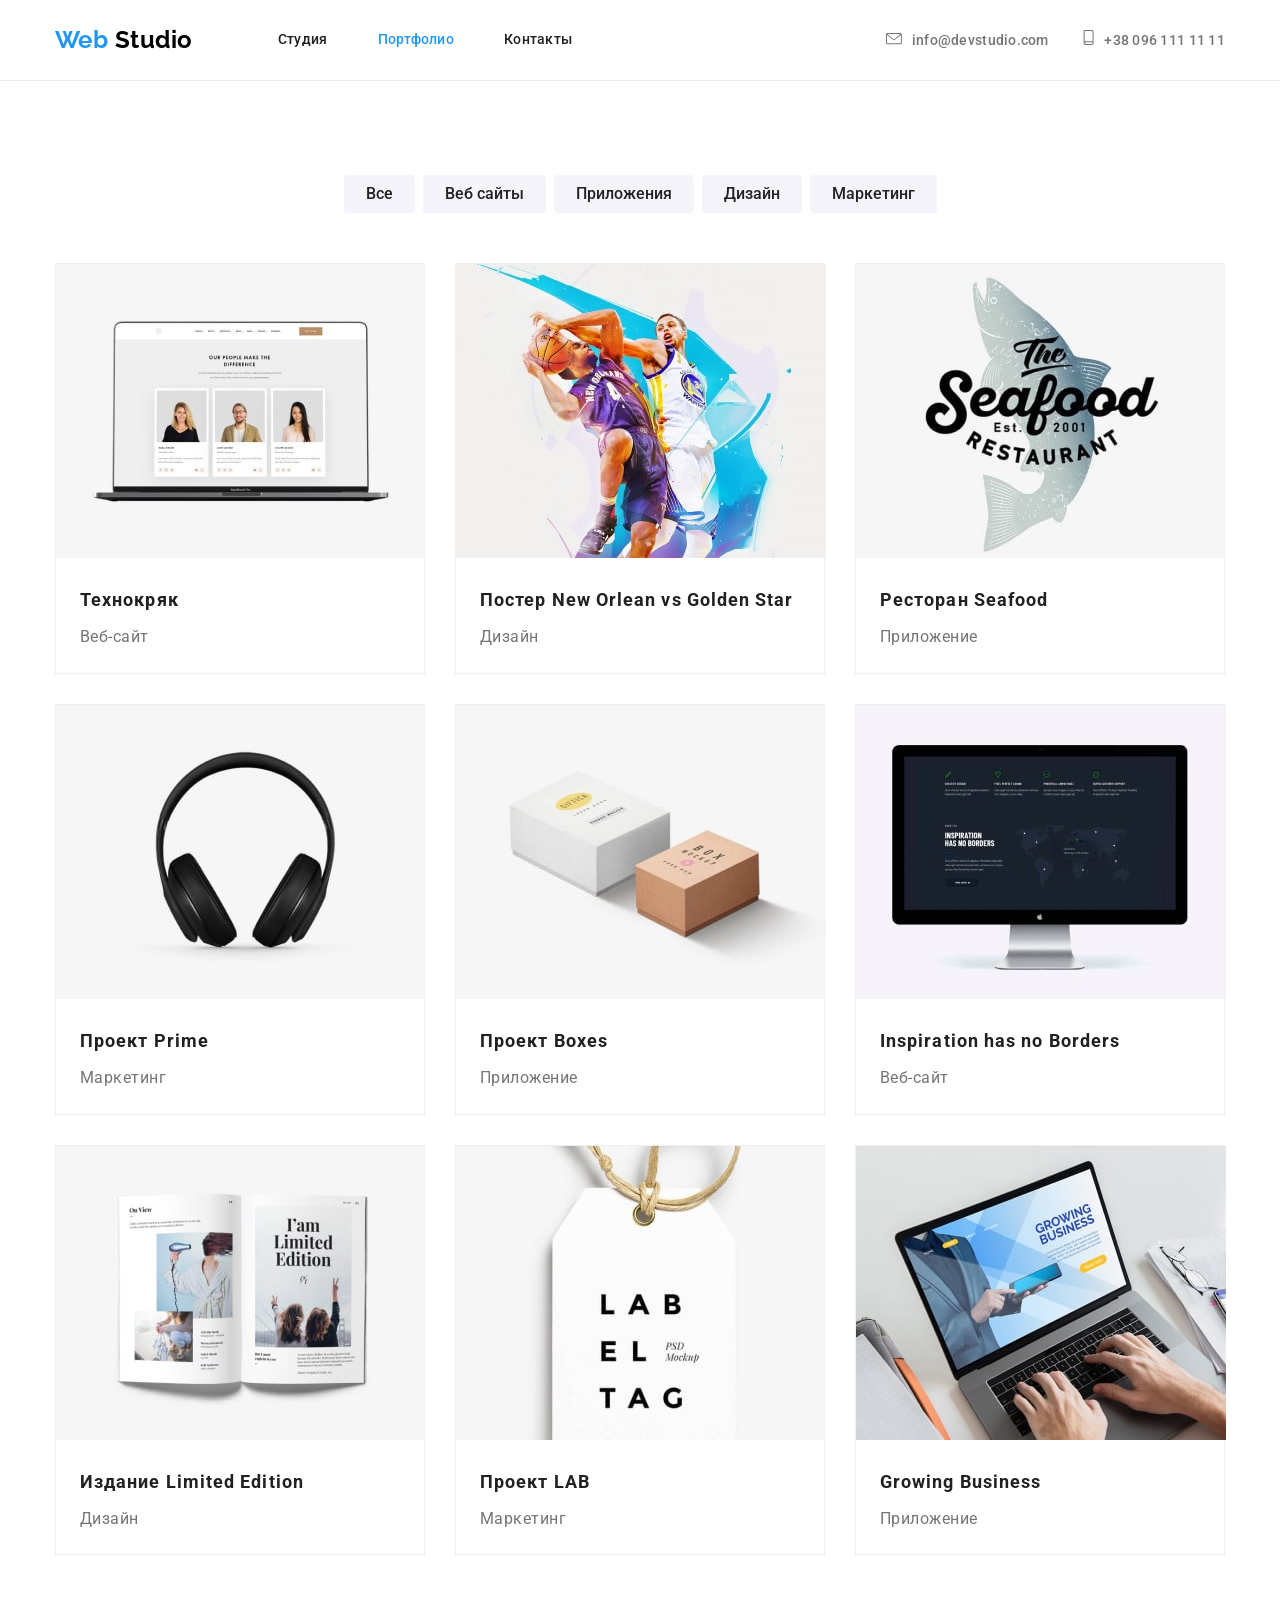
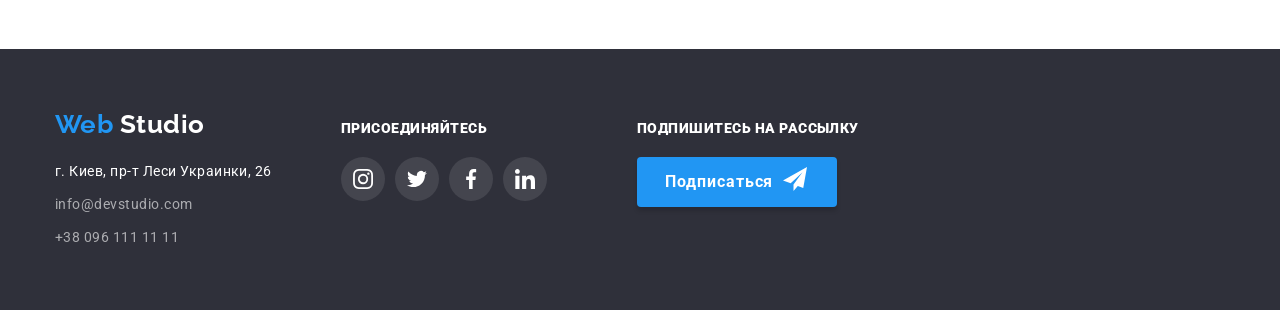
==== portfolio.html @ 8e3eb84e "copy from hw4" ====
<!DOCTYPE html>
<html lang="en">
  <head>
    <meta charset="UTF-8" />
    <meta name="viewport" content="width=device-width, initial-scale=1.0" />
    <title>Portfolio</title>
    <link rel="stylesheet" href="./css/normalize.css">
    <link href="https://fonts.googleapis.com/css2?family=Raleway:wght@700&family=Roboto:wght@400;500;700;900&display=swap" rel="stylesheet">
    <link rel="stylesheet" href="./css/styles.css" />
  </head>
  <body>
    <!-- Шапка сайта с навигацией и контактами-->
    <header class="header">
      <div class="container">
        <nav class="main-nav">
          <a class="logo link" href="./" aria-label="Логотип компании"><span class="logo-accent">Web</span> Studio</a>
          <ul class="list">
            <li class="main-nav-link-item"><a class="main-nav-link link" href="./index.html">Студия</a></li>
            <li class="main-nav-link-item"><a class="main-nav-link link current" href="./portfolio.html">Портфолио</a></li>
            <li class="main-nav-link-item"><a class="main-nav-link link" href="">Контакты</a></li>
          </ul>
        </nav>
        <address class="header-address">
          <a class="header-contacts-link link" href="mailto:info@devstudio.com">
            <svg class="header-icon mail">
              <use href="./images/sprite.svg#mail"></use>
            </svg>info@devstudio.com</a>
          <a class="header-contacts-link link" href="tel:+380961111111">
            <svg class="header-icon phone">
              <use href="./images/sprite.svg#phone"></use>
            </svg>+38 096 111 11 11</a>
        </address>  
      </div>
    </header>

    <!-- Основной контент страници -->
    <main class="mail-portfolio">
      <section class="portfolio-section">
        <div class="container">
          <h1 hidden>Примеры наших робот</h1>          
            <ul class="portfolio-btn-list list">
              <li class="portfolio-btn-item"><button class="portfolio-btn">Все</button></li>
              <li class="portfolio-btn-item"><button class="portfolio-btn">Веб сайты</button></li>
              <li class="portfolio-btn-item"><button class="portfolio-btn">Приложения</button></li>
              <li class="portfolio-btn-item"><button class="portfolio-btn">Дизайн</button></li>
              <li class="portfolio-btn-item"><button class="portfolio-btn">Маркетинг</button></li>
            </ul>   

          <ul class="portfolio-list list">
            <li class="portfolio-list-item">
              <a class="portfolio-list-link link" href="">
                <img src="./images/porfolio/img-1.jpg" alt="Веб-сайт" width="370" >
                <h2 class="portfolio-subtitle">Технокряк</h2>
                <p class="portfolio-types">Веб-сайт</p>
                <p class="portfolio-description" hidden></p>
              </a>
            </li>
            <li class="portfolio-list-item">
              <a class="portfolio-list-link link" href="">
                <img src="./images/porfolio/img-2.jpg" alt="Дизайн" width="370">
                <h2 class="portfolio-subtitle">Постер New Orlean vs Golden Star</h2>
                <p class="portfolio-types">Дизайн</p>
                <p class="portfolio-description" hidden></p>
              </a>
            </li>
            <li class="portfolio-list-item">
              <a class="portfolio-list-link link" href="">
                <img src="./images/porfolio/img-3.jpg" alt="Приложение" width="370">
                <h2 class="portfolio-subtitle">Ресторан Seafood</h2>
                <p class="portfolio-types">Приложение</p>
                <p class="portfolio-description" hidden></p>
              </a>
            </li>
            <li class="portfolio-list-item">
              <a class="portfolio-list-link link" href="">
                <img src="./images/porfolio/img-4.jpg" alt="Маркетинг" width="370">
                <h2 class="portfolio-subtitle">Проект Prime</h2>
                <p class="portfolio-types">Маркетинг</p>
                <p class="portfolio-description" hidden></p>
              </a>
            </li>
            <li class="portfolio-list-item">
              <a class="portfolio-list-link link" href="">
                <img src="./images/porfolio/img-5.jpg" alt="Приложение" width="370">
                <h2 class="portfolio-subtitle">Проект Boxes</h2>
                <p class="portfolio-types">Приложение</p>
                <p class="portfolio-description" hidden></p>
              </a>
            </li>
            <li class="portfolio-list-item">
              <a class="portfolio-list-link link" href="">
                <img src="./images/porfolio/img-6.jpg" alt="Веб-сайт" width="370">
                <h2 class="portfolio-subtitle">Inspiration has no Borders</h2>
                <p class="portfolio-types">Веб-сайт</p>
                <p class="portfolio-description" hidden></p>
              </a>
            </li>
            <li class="portfolio-list-item">
              <a class="portfolio-list-link link" href="">
                <img src="./images/porfolio/img-7.jpg" alt="Дизайн" width="370">
                <h2 class="portfolio-subtitle">Издание Limited Edition</h2>
                <p class="portfolio-types">Дизайн</p>
                <p class="portfolio-description" hidden></p>
              </a>
            </li>
            <li class="portfolio-list-item">
              <a class="portfolio-list-link link" href="">
                <img src="./images/porfolio/img-8.jpg" alt="Маркетинг" width="370">
                <h2 class="portfolio-subtitle">Проект LAB</h2>
                <p class="portfolio-types">Маркетинг</p>
                <p class="portfolio-description" hidden></p>
              </a>
            </li>
            <li class="portfolio-list-item">
              <a class="portfolio-list-link link" href="">
                <img src="./images/porfolio/img-9.jpg" alt="Приложение"  width="370">
                <h2 class="portfolio-subtitle">Growing Business</h2>
                <p class="portfolio-types">Приложение</p>
                <p class="portfolio-description" hidden></p>
              </a>
            </li>
          </ul>
        </div>
      </section>
    </main>

    <!-- Подвал сайта-->
    <footer class="footer">
      <div class="container">
      <!-- Контакты -->
      <div class="footer-contacts">
        <a class="footer-logo link" href="./" aria-label="Логотип компании"><span class="logo-accent">Web</span> Studio</a>
        <ul class="footer-address-list list">
          <li class="footer-address-item">
            <address>
              <a class="footer-link-place link" href="https://goo.gl/maps/4RLSNgMSJUWDJuMT8" target="_blank"
                >г. Киев, пр-т Леси Украинки, 26</a
              >
            </address>
          </li>
          <li class="footer-address-item">
            <address>
              <a class="footer-link-contacts link" href="mailto:info@devstudio.com">info@devstudio.com</a>
            </address>
          </li>
          <li class="footer-address-item">
            <address><a class="footer-link-contacts link" href="tel:+380961111111">+38 096 111 11 11</a></address>
          </li>
        </ul>
      </div>

      <!-- Призыв присоединиться -->
      <div class="join-section">
        <p class="join-word"><b>присоединяйтесь</b></p>
        <ul class="join-list list">
          <li class="join-list-item">
            <a class="join-list-link link" href="#" aria-label="Ссилка на Инстаграм" target="_blank"
              ><svg class="social-icon footer-link">
                <use href="./images/sprite.svg#instagram"></use>
              </svg></a
            >
          </li>
          <li class="join-list-item">
            <a class="join-list-link link" href="#" aria-label="Ссилка на Твитер" target="_blank"
              ><svg class="social-icon footer-link">
                <use href="./images/sprite.svg#twitter"></use>
              </svg></a
            >
          </li>
          <li class="join-list-item">
            <a class="join-list-link link" href="#" aria-label="Ссилка на Фейсбук" target="_blank"
              ><svg class="social-icon footer-link">
                <use href="./images/sprite.svg#facebook"></use>
              </svg></a
            >
          </li>
          <li class="join-list-item">
            <a class="join-list-link link" href="#" aria-label="Ссилка на Линкедин" target="_blank"
              ><svg class="social-icon footer-link">
                <use href="./images/sprite.svg#linkedin"></use>
              </svg></a
            >
          </li>
        </ul>
      </div>

      <!-- Подписка на рассилку -->
      <div class="subscribe-container">
        <p class="join-word"><b>Подпишитесь на рассылку</b></p>
        <button class="footer-btn">Подписаться
          <svg class="button-sub">
          <use href="./images/sprite.svg#subscribe"></use>
          </svg>
        </button>
      </div>
      </div>
    </footer>
  </body>
</html>
---- css/styles.css ----
/*
font-family: Raleway; - only in Logo
font-weight: 700;

font-family: Roboto;
font-weight: 400;
font-weight: 500; 
font-weight: 700;
font-weight: 900;

font-family: 'Raleway', sans-serif;
font-family: 'Roboto', sans-serif;
*/

html {
  box-sizing: border-box;
}

*,
*::before,
*::after {
  box-sizing: inherit;
}


:root {
  --logo-text-color: #000000;
  --primery-text-color: #757575;
  --secondary-text-color: #212121;
  --darkbackground-text-color: #ffffff;
  --accent-color: #2196F3;
  --footer-mail-tell-color: rgba(255, 255, 255, 0.6);
  --secondary-bg-color: #F5F4FA;
  --footer-bg-color: #2F303A;

  --font-primery: "Roboto", sans-serif;
  --font-logo: "Raleway", sans-serif;
  /* Raleway only in Logo */
}



body {
  font-family: var(--font-primery);
  font-weight: 400;
  letter-spacing: 0.03em;
}

.link {
text-decoration: none;
font-style: normal;
color: inherit;
}

.list {
  margin: 0px;
  padding: 0px;
  list-style: none;
}

/* Header */



.header .container {
  width: 1200px;
  display: flex;
  width: 1200px;
  align-items: center;

  margin-left: auto;
  margin-right: auto;
  padding-left: 15px;
  padding-right: 15px;
}


.main-nav {
  display: flex;
  align-items: center;
  margin-right: auto;
}

.main-nav>.list {
  display: flex; 
  align-items: center;
}

.logo {
margin-right: 85px;

  font-family: var(--font-logo);
  font-weight: 700;
  font-size: 24px;
  line-height: 1.17;
  color: var(--logo-text-color);
}

.logo-accent{
  color: var(--accent-color);
}

.main-nav-link-item:not(:last-child) {
  margin-right: 50px;
}

.main-nav-link{
  display: block;
  padding-top: 32px;
  padding-bottom: 32px;

  font-weight: 500;
  font-size: 14px;
  line-height: 1.14;
  letter-spacing: 0.02em;
  color: var(--secondary-text-color);
}

.main-nav-link:hover,
.main-nav-link:focus {
  color: var(--accent-color);
  cursor: pointer;
}

.current {
  color: var(--accent-color);  
}
/* 
.header-address {
  display: flex;
} */

.header-contacts-link:not(:last-child) {
  margin-right: 30px;
}

.header-contacts-link{
  padding-top: 32px;
  padding-bottom: 32px;

  font-weight: 500;
  font-size: 14px;
  line-height: 1.4;
  letter-spacing: 0.02em;
  color: var(--primery-text-color); 
}

.header-icon {
  margin-right: 10px; 
  fill: var(--primery-text-color);
}

.header-icon.mail {
  width: 16px; 
  height: 12px;
}

.header-icon.phone {
  width: 11px; 
  height: 15px;
}

.header-contacts-link:hover,
.header-contacts-link:focus {
  color: var(--accent-color);
  cursor: pointer;
}

.header-contacts-link:hover .header-icon,
.header-contacts-link:focus .header-icon {
fill: var(--accent-color);
}

/*
 Main Studio Content 
 */

/* Hero Content */
.hero-section{
padding-top: 200px;
padding-bottom: 200px;
max-width: 1600px;
height: 600px;
margin-left: auto;
margin-right: auto;

text-align: center;

background-image: linear-gradient(
  rgba(47, 48, 58, 0.8),
  rgba(47, 48, 58, 0.8)
  ), url(../images/hero/hero.jpg);
background-position: center, center;
background-size: cover, cover;
}

.hero-title {
margin-top: 0px;
margin-bottom: 30px;

font-weight: 900;
font-size: 44px;
line-height: 1.36;
text-align: center;
letter-spacing: 0.06em;
text-transform: uppercase;
color: var(--darkbackground-text-color);
}

.hero-btn {
padding-bottom: 10px;
padding-top: 10px;
padding-right: 32px;
padding-left: 32px;
margin-left: auto;
margin-right: auto;
height: 50px;
box-shadow: 0px 4px 4px rgba(0, 0, 0, 0.15);
border: 0px;
border-radius: 4px;

font-weight: 700;
font-size: 16px;
line-height: 1.88;
text-align: center;
letter-spacing: 0.06em;
color: var(--darkbackground-text-color);
background-color: var(--accent-color);
}

/* Our Features Content */

.features-section {
  padding-top: 94px;
  padding-bottom: 94px;
}

.features-section .container {
  width: 1200px;
  align-items: center;
  margin-left: auto;
  margin-right: auto;
  padding-left: 15px;
  padding-right: 15px;
}

.features-list {
  display: flex;
}

.features-list-item {
  width: 270px;
}

.features-svg-box {
  display: flex;
  justify-content: center;
  align-items: center;
  height: 120px;
  margin-bottom: 30px;

  background-color: #F5F4FA;
}

.features-svg {
  width: 70px;
  height: 70px;
  background-repeat: no-repeat;
}

.features-list-item:not(:last-child) {
  margin-right: 30px;
}

.features-subtitle {
  margin-top: 0px;
  margin-bottom: 10px;

  font-weight: 700;
  font-size: 14px;
  line-height: 1.14;
  text-transform: uppercase;
  color: var(--secondary-text-color);
}

.features-description {
  margin-top: 0px;
  margin-bottom: 0px;

  font-size: 14px;
  line-height: 1.71;
  color: var(--primery-text-color);
}

/* Activities Content */

.activities-section {
  padding-bottom: 94px;
}

.activities-section .container {
  width: 1200px;
  align-items: center;
  margin-left: auto;
  margin-right: auto;
  padding-left: 15px;
  padding-right: 15px; 
}

.activities-title,
.team-title,
.clients-title {
  margin-top: 0px;
  margin-bottom: 50px;

  font-weight: 700;
  font-size: 36px;
  line-height: 1.17;
  text-align: center;
color: var(--secondary-text-color);
}

.activities-list {
  display: flex;
}

.activities-list-item {
  background-color: grey;
  /* Временно. Чтобы было видно белый текст */
  width: 370px;
}
 
.activities-list-item::before {
  content: "";
  display: block;
  width: 370px;
  height: 294px;
}

.activities-list-item:nth-child(1)::before {
  background-image: url(../images/whot-we-do/desktop-app.jpg);
  background-position: center;
  background-size: cover;
  background-repeat: no-repeat;
}

.activities-list-item:nth-child(2)::before {
  background-image: url(../images/whot-we-do/mobile-app.jpg);
  background-position: center;
  background-size: cover;
  background-repeat: no-repeat;
}

.activities-list-item:nth-child(3)::before {
  background-image: url(../images/whot-we-do/design.jpg);
  background-position: center;
  background-size: cover;
  background-repeat: no-repeat;
}

.activities-list-item:not(:last-child) {
  margin-right: 30px;
}

.activities-list-description {
  font-weight: 700;
  font-size: 14px;
  line-height: 1.14;
  text-align: center;
  text-transform: uppercase;
  color: var(--darkbackground-text-color);
}

/* Team Content */

.team-section {
  padding-top: 94px;
  padding-bottom: 94px;

  background-color: var(--secondary-bg-color);
}

.team-section .container {
  width: 1200px;
  align-items: center;
  margin-left: auto;
  margin-right: auto;
  padding-left: 15px;
  padding-right: 15px; 
}

.team-list {
  display: flex;
}

.team-list-item {
  width: 270px;
  padding-bottom: 24px;
  box-shadow: 0px 4px 4px rgba(0, 0, 0, 0.15);
}

.team-list-item:not(:last-child) {
  margin-right: 30px;
}

.team-img {
  margin-bottom: 30px;
}

.team-title {
  color: var(--secondary-text-color);
}

.team-person {
  margin-top: 0px;
  margin-bottom: 10px;

  font-weight: 500;
  font-size: 16px;
  line-height: 1.19;
  text-align: center;
  color: var(--secondary-text-color);
}

.team-job {
  margin-bottom: 16px;

  font-size: 16px;
  line-height: 1.19;
  text-align: center;
  color: var(--primery-text-color);
}

.team-social-list {
  display: flex;
  width: 206px;
  margin-left: auto;
  margin-right: auto;
}

.team-social-item:not(:last-child) {
  margin-right: 10px;
}

.team-social-link {
  display: flex;
  align-items: center;
  justify-content: center;
  width: 44px;
  height: 44px;
  border-radius: 50%;
}

.social-icon {
  width: 20px;
  height: 20px; 
}

.social-icon.team-link {
  fill: #AFB1B8;
}

.team-social-link:hover,
.team-social-link:focus {
  background-color: var(--accent-color);
}

.team-social-link:focus .social-icon,
.team-social-link:hover .social-icon {
fill: var(--darkbackground-text-color) ;
}

/* Clients Content */
.clients-section {
  padding-top: 94px;
  padding-bottom: 94px;
}

.clients-section .container {
  width: 1200px;
  align-items: center;
  margin-left: auto;
  margin-right: auto;
  padding-left: 15px;
  padding-right: 15px; 
}

.clients-list {
  display: flex;
}

.clients-title {
  color: var(--secondary-text-color);
}

.clients-list-item:not(:last-child) {
  margin-right: 30px;
  }

.clients-list-link {
  /* Временно */
  display: flex;
  width: 170px;
  height: 90px;
  align-items: center;
  justify-content: center;

  border-style: solid ;
  border-width: 1px;
  border-color: #AFB1B8;
  border-radius: 5px;
}

.clients-icon {
  fill: #AFB1B8;  
}

.clients-icon.first-logo {
  width: 45px;
  height: 50px;
}

.clients-icon.second-logo {
  width: 40px;
  height: 52px;
}

.clients-icon.third-logo {
  width: 41px;
  height: 43px;
}

.clients-icon.fourth-logo {
  width: 80px;
  height: 42px;
}

.clients-icon.fifth-logo {
  width: 59px;
  height: 47px;
}

.clients-icon.sixth-logo {
  width: 89px;
  height: 46px;
}

.clients-list-link:focus,
.clients-list-link:hover{
  border-color: var(--accent-color);
}

.clients-list-link:focus .clients-icon,
.clients-list-link:hover .clients-icon{
  fill: var(--accent-color);
}


/* Footer */

.footer {
  background-color: var(--footer-bg-color);
}

.footer .container {
  display: flex;
  width: 1200px;
  margin-left: auto;
  margin-right: auto;
  padding-left: 15px;
  padding-right: 15px; 
  padding-top: 60px;
  padding-bottom: 60px;
}

.footer-contacts {
  margin-right: 69px;
}

.footer-logo {
  display: block;
  margin-bottom: 20px;

  font-family: Raleway;
  font-weight: 700;
  font-size: 26px;
  line-height: 1.19;
  color: var(--darkbackground-text-color);
}

.footer-address-item:not(:last-child) {
margin-bottom: 9px;
}

.footer-link-place, 
.footer-link-contacts  {
  font-size: 14px;
  line-height: 1.71;
  color: var(--darkbackground-text-color);  
}

.footer-link-contacts {
  color: var(--footer-mail-tell-color);
}

.join-section {
  /* margin-top: 72px;
  margin-bottom: 100px; */
  padding-top: 12px;
  padding-bottom: 40px;
  margin-right: 90px;
  width: 206px;
}

.join-word {
  margin-top: 0px;
  margin-bottom: 20px;

  font-weight: 700;
  font-size: 14px;
  line-height: 1.14;
  text-transform: uppercase;
  color: var(--darkbackground-text-color);
}

.join-list {
  display: flex;
}

.join-list-link {
  /* Временно */
  display: flex;
  align-items: center;
  justify-content: center;
  width: 44px;
  height: 44px;
  background-color: rgba(255, 255, 255, 0.1);
  border-radius: 50%;
}

.social-icon.footer-link {
  fill: var(--darkbackground-text-color);
}

.join-list-item:not(:last-child) {
  margin-right: 10px;
}

.join-list-link:hover, 
.join-list-link:focus {
  background-color: var(--accent-color);
} 


.subscribe-container {
  /* margin-top: 72px;
  margin-bottom: 94px; */
  padding-top: 12px;
  padding-bottom: 34px;
  width: 570px;
}

.footer-btn {
  display: inline-flex;
  /* justify-content: center; */
  padding-bottom: 10px;
  padding-top: 10px;
  padding-right: 28px;
  padding-left: 28px;
  min-width: 200px;
  height: 50px;
  box-shadow: 0px 4px 4px rgba(0, 0, 0, 0.15);
  border: 0px;
  border-radius: 4px;

  text-align: center;
  font-weight: 700;
  font-size: 16px;
  line-height: 1.9;
  text-align: center;
  letter-spacing: 0.06em;
  color: var(--darkbackground-text-color);

  display: flex;
  background-color: var(--accent-color);
}

.button-sub {
  width: 24px;
  height: 24px;
  margin-left: 10px;
}




/*
Portfolio
Main Section
*/
 
.portfolio-section {
  padding-top: 94px;
  padding-bottom: 94px;
  border-top: 1px solid #ECECEC;
}

.portfolio-section .container {
  width: 1200px;
  margin-left: auto;
  margin-right: auto;
  padding-left: 15px;
  padding-right: 15px; 
}

.portfolio-btn-list {
  display: flex;
  justify-content: center;
  margin-bottom: 50px;
}

.portfolio-btn {
  padding-bottom: 6px;
  padding-top: 6px;
  padding-right: 22px;
  padding-left: 22px;
  border: 0px;
  border-radius: 4px;

  font-weight: 500;
  font-size: 16px;
  line-height: 1.63;
  text-align: center;
  color: var(--secondary-text-color);

  background-color: var(--secondary-bg-color);
}

.portfolio-btn-item:not(:last-of-type) {
  margin-right: 8px;
}

.portfolio-btn:focus,
.portfolio-btn:hover {
  color: var(--darkbackground-text-color);
  background-color: var(--accent-color);
  box-shadow: 0px 4px 4px rgba(0, 0, 0, 0.15);
}


.portfolio-list {
  display: flex;
  flex-wrap: wrap;
}

.portfolio-list-item:not(:nth-child(3n)) {
margin-right: 30px;
}

.portfolio-list-item:not(:nth-child(-n+3)) {
  margin-top: 30px;;
  }

.portfolio-list-link {
  display: block;
  border: 1px solid #EEEEEE;
  width: 370px;
  padding-bottom: 20px;
}

.portfolio-list-link:focus,
.portfolio-list-link:hover {
  box-shadow: 0px 4px 4px rgba(0, 0, 0, 0.15);
}


.portfolio-list-link img {
  margin-bottom: 20px;
}

.portfolio-subtitle {
  margin-top: 0px;
  margin-bottom: 4px;
  margin-left: 24px;

  font-weight: 700;
  font-size: 18px;
  line-height: 2;
  letter-spacing: 0.06em;
  color: var(--secondary-text-color);
}

.portfolio-types {
  margin-left: 24px;
  margin-top: 0px;
  margin-bottom: 0px;

  font-size: 16px;
  line-height: 1.9;
  color: var(--primery-text-color); 
}

/* .portfolio-description {
  display: block;
  margin-left: 24px;
  margin-right: 24px;
  margin-top: 63px;
  margin-bottom: 63px;

  font-size: 18px;
  line-height: 1.6;
  color: var(--darkbackground-text-color);
} */
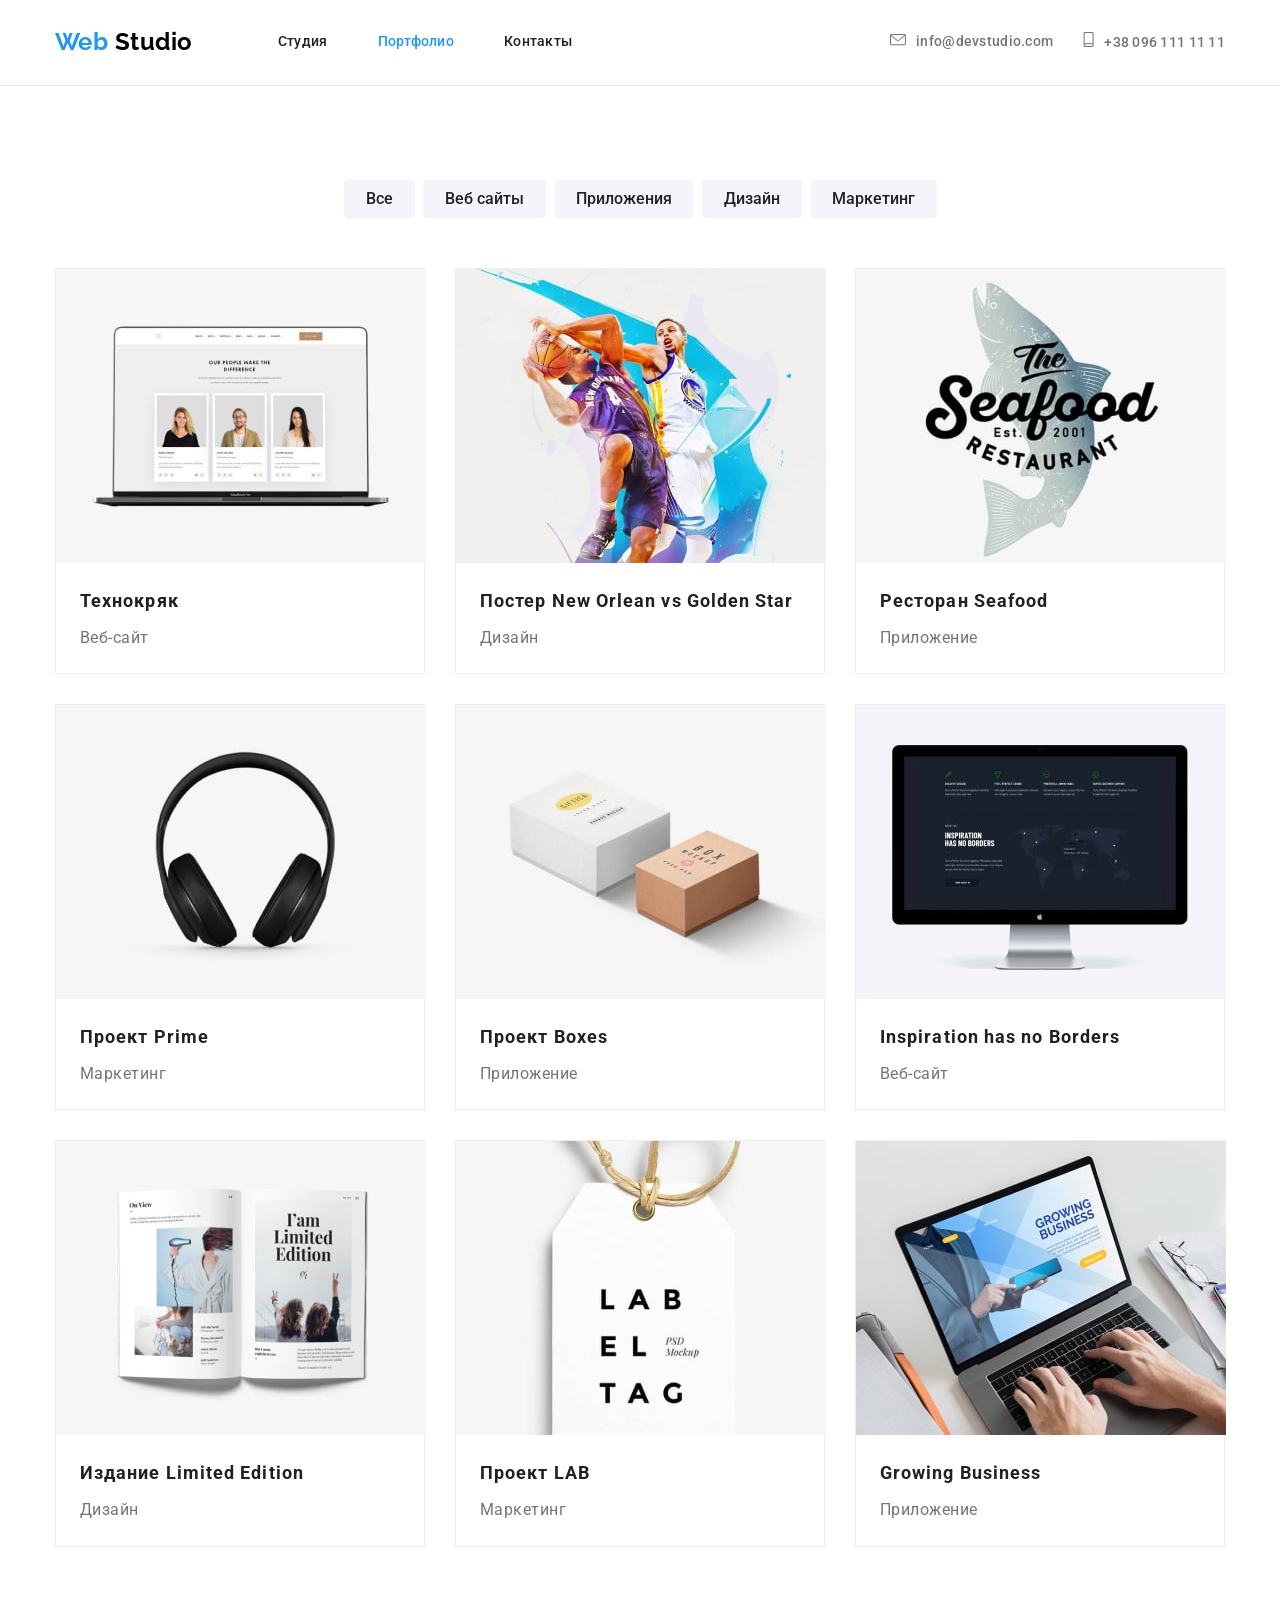
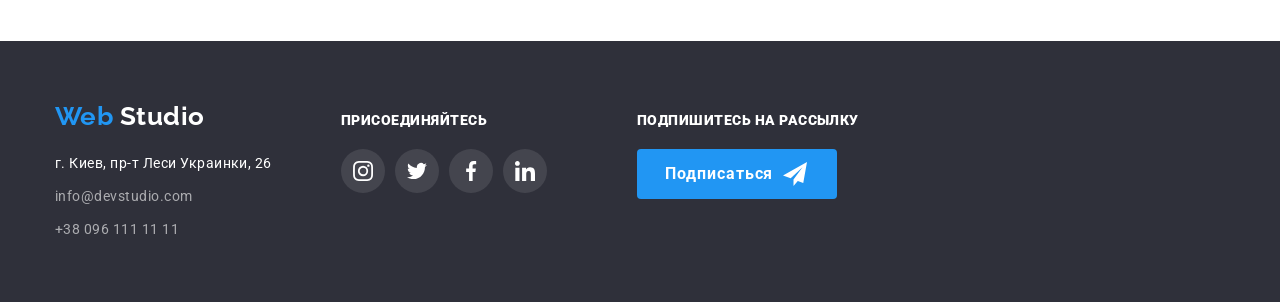
==== commit 2cbf51d4: "maybe finish))" ====
--- a/portfolio.html
+++ b/portfolio.html
@@ -49,74 +49,92 @@
           <ul class="portfolio-list list">
             <li class="portfolio-list-item">
               <a class="portfolio-list-link link" href="">
-                <img src="./images/porfolio/img-1.jpg" alt="Веб-сайт" width="370" >
+                <div class="description-box">
+                  <img src="./images/porfolio/img-1.jpg" alt="Веб-сайт" width="370" >
+                  <p class="portfolio-description">Технокряк это современная площадка распространения коронавируса. Компании используют эту платформу для цифрового шпионажа и атак на защищённые сервера конкурентов.</p>
+                </div>
                 <h2 class="portfolio-subtitle">Технокряк</h2>
                 <p class="portfolio-types">Веб-сайт</p>
-                <p class="portfolio-description" hidden></p>
-              </a>
-            </li>
-            <li class="portfolio-list-item">
-              <a class="portfolio-list-link link" href="">
-                <img src="./images/porfolio/img-2.jpg" alt="Дизайн" width="370">
+              </a>
+            </li>
+            <li class="portfolio-list-item">
+              <a class="portfolio-list-link link" href="">
+                <div class="description-box">
+                  <img src="./images/porfolio/img-2.jpg" alt="Дизайн" width="370">
+                  <p class="portfolio-description"></p>
+                </div>
                 <h2 class="portfolio-subtitle">Постер New Orlean vs Golden Star</h2>
                 <p class="portfolio-types">Дизайн</p>
-                <p class="portfolio-description" hidden></p>
-              </a>
-            </li>
-            <li class="portfolio-list-item">
-              <a class="portfolio-list-link link" href="">
-                <img src="./images/porfolio/img-3.jpg" alt="Приложение" width="370">
+              </a>
+            </li>
+            <li class="portfolio-list-item">
+              <a class="portfolio-list-link link" href="">
+                <div class="description-box">
+                  <img src="./images/porfolio/img-3.jpg" alt="Приложение" width="370">
+                  <p class="portfolio-description"></p>
+                </div>
                 <h2 class="portfolio-subtitle">Ресторан Seafood</h2>
                 <p class="portfolio-types">Приложение</p>
-                <p class="portfolio-description" hidden></p>
-              </a>
-            </li>
-            <li class="portfolio-list-item">
-              <a class="portfolio-list-link link" href="">
-                <img src="./images/porfolio/img-4.jpg" alt="Маркетинг" width="370">
+              </a>
+            </li>
+            <li class="portfolio-list-item">
+              <a class="portfolio-list-link link" href="">
+                <div class="description-box">
+                  <img src="./images/porfolio/img-4.jpg" alt="Маркетинг" width="370">
+                  <p class="portfolio-description" hidden></p>
+                </div>
                 <h2 class="portfolio-subtitle">Проект Prime</h2>
                 <p class="portfolio-types">Маркетинг</p>
-                <p class="portfolio-description" hidden></p>
-              </a>
-            </li>
-            <li class="portfolio-list-item">
-              <a class="portfolio-list-link link" href="">
-                <img src="./images/porfolio/img-5.jpg" alt="Приложение" width="370">
+              </a>
+            </li>
+            <li class="portfolio-list-item">
+              <a class="portfolio-list-link link" href="">
+                <div class="description-box">
+                  <img src="./images/porfolio/img-5.jpg" alt="Приложение" width="370">
+                  <p class="portfolio-description" hidden></p>
+                </div>
                 <h2 class="portfolio-subtitle">Проект Boxes</h2>
                 <p class="portfolio-types">Приложение</p>
-                <p class="portfolio-description" hidden></p>
-              </a>
-            </li>
-            <li class="portfolio-list-item">
-              <a class="portfolio-list-link link" href="">
-                <img src="./images/porfolio/img-6.jpg" alt="Веб-сайт" width="370">
+              </a>
+            </li>
+            <li class="portfolio-list-item">
+              <a class="portfolio-list-link link" href="">
+                <div class="description-box">
+                  <img src="./images/porfolio/img-6.jpg" alt="Веб-сайт" width="370">
+                  <p class="portfolio-description" hidden></p>
+                </div>
                 <h2 class="portfolio-subtitle">Inspiration has no Borders</h2>
                 <p class="portfolio-types">Веб-сайт</p>
-                <p class="portfolio-description" hidden></p>
-              </a>
-            </li>
-            <li class="portfolio-list-item">
-              <a class="portfolio-list-link link" href="">
-                <img src="./images/porfolio/img-7.jpg" alt="Дизайн" width="370">
+              </a>
+            </li>
+            <li class="portfolio-list-item">
+              <a class="portfolio-list-link link" href="">
+                <div class="description-box">
+                  <img src="./images/porfolio/img-7.jpg" alt="Дизайн" width="370">
+                  <p class="portfolio-description" hidden></p>
+                </div>
                 <h2 class="portfolio-subtitle">Издание Limited Edition</h2>
                 <p class="portfolio-types">Дизайн</p>
-                <p class="portfolio-description" hidden></p>
-              </a>
-            </li>
-            <li class="portfolio-list-item">
-              <a class="portfolio-list-link link" href="">
-                <img src="./images/porfolio/img-8.jpg" alt="Маркетинг" width="370">
+              </a>
+            </li>
+            <li class="portfolio-list-item">
+              <a class="portfolio-list-link link" href="">
+                <div class="description-box">
+                  <img src="./images/porfolio/img-8.jpg" alt="Маркетинг" width="370">
+                  <p class="portfolio-description" hidden></p>
+                </div>
                 <h2 class="portfolio-subtitle">Проект LAB</h2>
                 <p class="portfolio-types">Маркетинг</p>
-                <p class="portfolio-description" hidden></p>
-              </a>
-            </li>
-            <li class="portfolio-list-item">
-              <a class="portfolio-list-link link" href="">
-                <img src="./images/porfolio/img-9.jpg" alt="Приложение"  width="370">
+              </a>
+            </li>
+            <li class="portfolio-list-item">
+              <a class="portfolio-list-link link" href="">
+                <div class="description-box">
+                  <img src="./images/porfolio/img-9.jpg" alt="Приложение"  width="370">
+                  <p class="portfolio-description" hidden></p>
+                </div>
                 <h2 class="portfolio-subtitle">Growing Business</h2>
                 <p class="portfolio-types">Приложение</p>
-                <p class="portfolio-description" hidden></p>
               </a>
             </li>
           </ul>
--- a/css/styles.css
+++ b/css/styles.css
@@ -63,10 +63,10 @@
 
 
 .header .container {
-  width: 1200px;
-  display: flex;
-  width: 1200px;
-  align-items: center;
+  display: flex;
+  max-width: 1200px;
+  align-items: center;
+  justify-content: space-between;
 
   margin-left: auto;
   margin-right: auto;
@@ -78,7 +78,6 @@
 .main-nav {
   display: flex;
   align-items: center;
-  margin-right: auto;
 }
 
 .main-nav>.list {
@@ -120,15 +119,16 @@
 .main-nav-link:focus {
   color: var(--accent-color);
   cursor: pointer;
+  transition: 250ms cubic-bezier(0.4, 0, 0.2, 1);
 }
 
 .current {
   color: var(--accent-color);  
 }
-/* 
+
 .header-address {
   display: flex;
-} */
+}
 
 .header-contacts-link:not(:last-child) {
   margin-right: 30px;
@@ -164,11 +164,14 @@
 .header-contacts-link:focus {
   color: var(--accent-color);
   cursor: pointer;
+  transition: 250ms cubic-bezier(0.4, 0, 0.2, 1);
 }
 
 .header-contacts-link:hover .header-icon,
 .header-contacts-link:focus .header-icon {
-fill: var(--accent-color);
+  fill: var(--accent-color);
+  cursor: pointer;
+  transition: 250ms cubic-bezier(0.4, 0, 0.2, 1);
 }
 
 /*
@@ -325,8 +328,7 @@
 }
 
 .activities-list-item {
-  background-color: grey;
-  /* Временно. Чтобы было видно белый текст */
+  position: relative;
   width: 370px;
 }
  
@@ -363,12 +365,22 @@
 }
 
 .activities-list-description {
+  position: absolute;
+  bottom: 0px;
+
+  display: block;
+  width: 100%;
+  height: 70px;
+  margin: 0px;
+  padding: 27px 0px;
+  
   font-weight: 700;
   font-size: 14px;
   line-height: 1.14;
   text-align: center;
   text-transform: uppercase;
   color: var(--darkbackground-text-color);
+  background-color: rgba(47, 48, 58, 0.8);
 }
 
 /* Team Content */
@@ -463,11 +475,15 @@
 .team-social-link:hover,
 .team-social-link:focus {
   background-color: var(--accent-color);
+  cursor: pointer;
+  transition: 250ms cubic-bezier(0.4, 0, 0.2, 1);
 }
 
 .team-social-link:focus .social-icon,
 .team-social-link:hover .social-icon {
-fill: var(--darkbackground-text-color) ;
+  fill: var(--darkbackground-text-color) ;
+  cursor: pointer;
+  transition: 250ms cubic-bezier(0.4, 0, 0.2, 1);
 }
 
 /* Clients Content */
@@ -548,11 +564,15 @@
 .clients-list-link:focus,
 .clients-list-link:hover{
   border-color: var(--accent-color);
+  cursor: pointer;
+  transition: 250ms cubic-bezier(0.4, 0, 0.2, 1);
 }
 
 .clients-list-link:focus .clients-icon,
 .clients-list-link:hover .clients-icon{
   fill: var(--accent-color);
+  cursor: pointer;
+  transition: 250ms cubic-bezier(0.4, 0, 0.2, 1);
 }
 
 
@@ -649,12 +669,12 @@
 .join-list-link:hover, 
 .join-list-link:focus {
   background-color: var(--accent-color);
+  cursor: pointer;
+  transition: 250ms cubic-bezier(0.4, 0, 0.2, 1);
 } 
 
 
 .subscribe-container {
-  /* margin-top: 72px;
-  margin-bottom: 94px; */
   padding-top: 12px;
   padding-bottom: 34px;
   width: 570px;
@@ -662,18 +682,14 @@
 
 .footer-btn {
   display: inline-flex;
-  /* justify-content: center; */
-  padding-bottom: 10px;
-  padding-top: 10px;
+  align-items: center;
   padding-right: 28px;
   padding-left: 28px;
   min-width: 200px;
   height: 50px;
-  box-shadow: 0px 4px 4px rgba(0, 0, 0, 0.15);
   border: 0px;
   border-radius: 4px;
 
-  text-align: center;
   font-weight: 700;
   font-size: 16px;
   line-height: 1.9;
@@ -681,7 +697,6 @@
   letter-spacing: 0.06em;
   color: var(--darkbackground-text-color);
 
-  display: flex;
   background-color: var(--accent-color);
 }
 
@@ -745,6 +760,8 @@
   color: var(--darkbackground-text-color);
   background-color: var(--accent-color);
   box-shadow: 0px 4px 4px rgba(0, 0, 0, 0.15);
+  cursor: pointer;
+  transition: 250ms cubic-bezier(0.4, 0, 0.2, 1);
 }
 
 
@@ -771,15 +788,23 @@
 .portfolio-list-link:focus,
 .portfolio-list-link:hover {
   box-shadow: 0px 4px 4px rgba(0, 0, 0, 0.15);
-}
-
+  cursor: pointer;
+  transition: 250ms cubic-bezier(0.4, 0, 0.2, 1);
+}
+
+.portfolio-list-link:focus .portfolio-description,
+.portfolio-list-link:hover .portfolio-description {
+  box-shadow: 0px 4px 4px rgba(0, 0, 0, 0.15);
+  cursor: pointer;
+  transform: translateY(0);
+}
 
 .portfolio-list-link img {
-  margin-bottom: 20px;
+  width: 370px;
 }
 
 .portfolio-subtitle {
-  margin-top: 0px;
+  margin-top: 20px;
   margin-bottom: 4px;
   margin-left: 24px;
 
@@ -800,14 +825,28 @@
   color: var(--primery-text-color); 
 }
 
-/* .portfolio-description {
+.description-box {
+  overflow: hidden;
+  position: relative;
+  width: 370px;
+  height: 294px;
+}
+
+.portfolio-description {
+  position: absolute;
+  top: 0px;
   display: block;
-  margin-left: 24px;
-  margin-right: 24px;
-  margin-top: 63px;
-  margin-bottom: 63px;
-
+  width: 100%;
+  height: 100%;
+  margin: 0px;
+  padding: 63px 24px;
+
+  background-color: rgba(33, 150, 243, 0.9);;
   font-size: 18px;
-  line-height: 1.6;
+  line-height: 1.5;
   color: var(--darkbackground-text-color);
-} */+
+  transform: translateY(+100%);
+  transition: 250ms cubic-bezier(0.4, 0, 0.2, 1);
+}
+
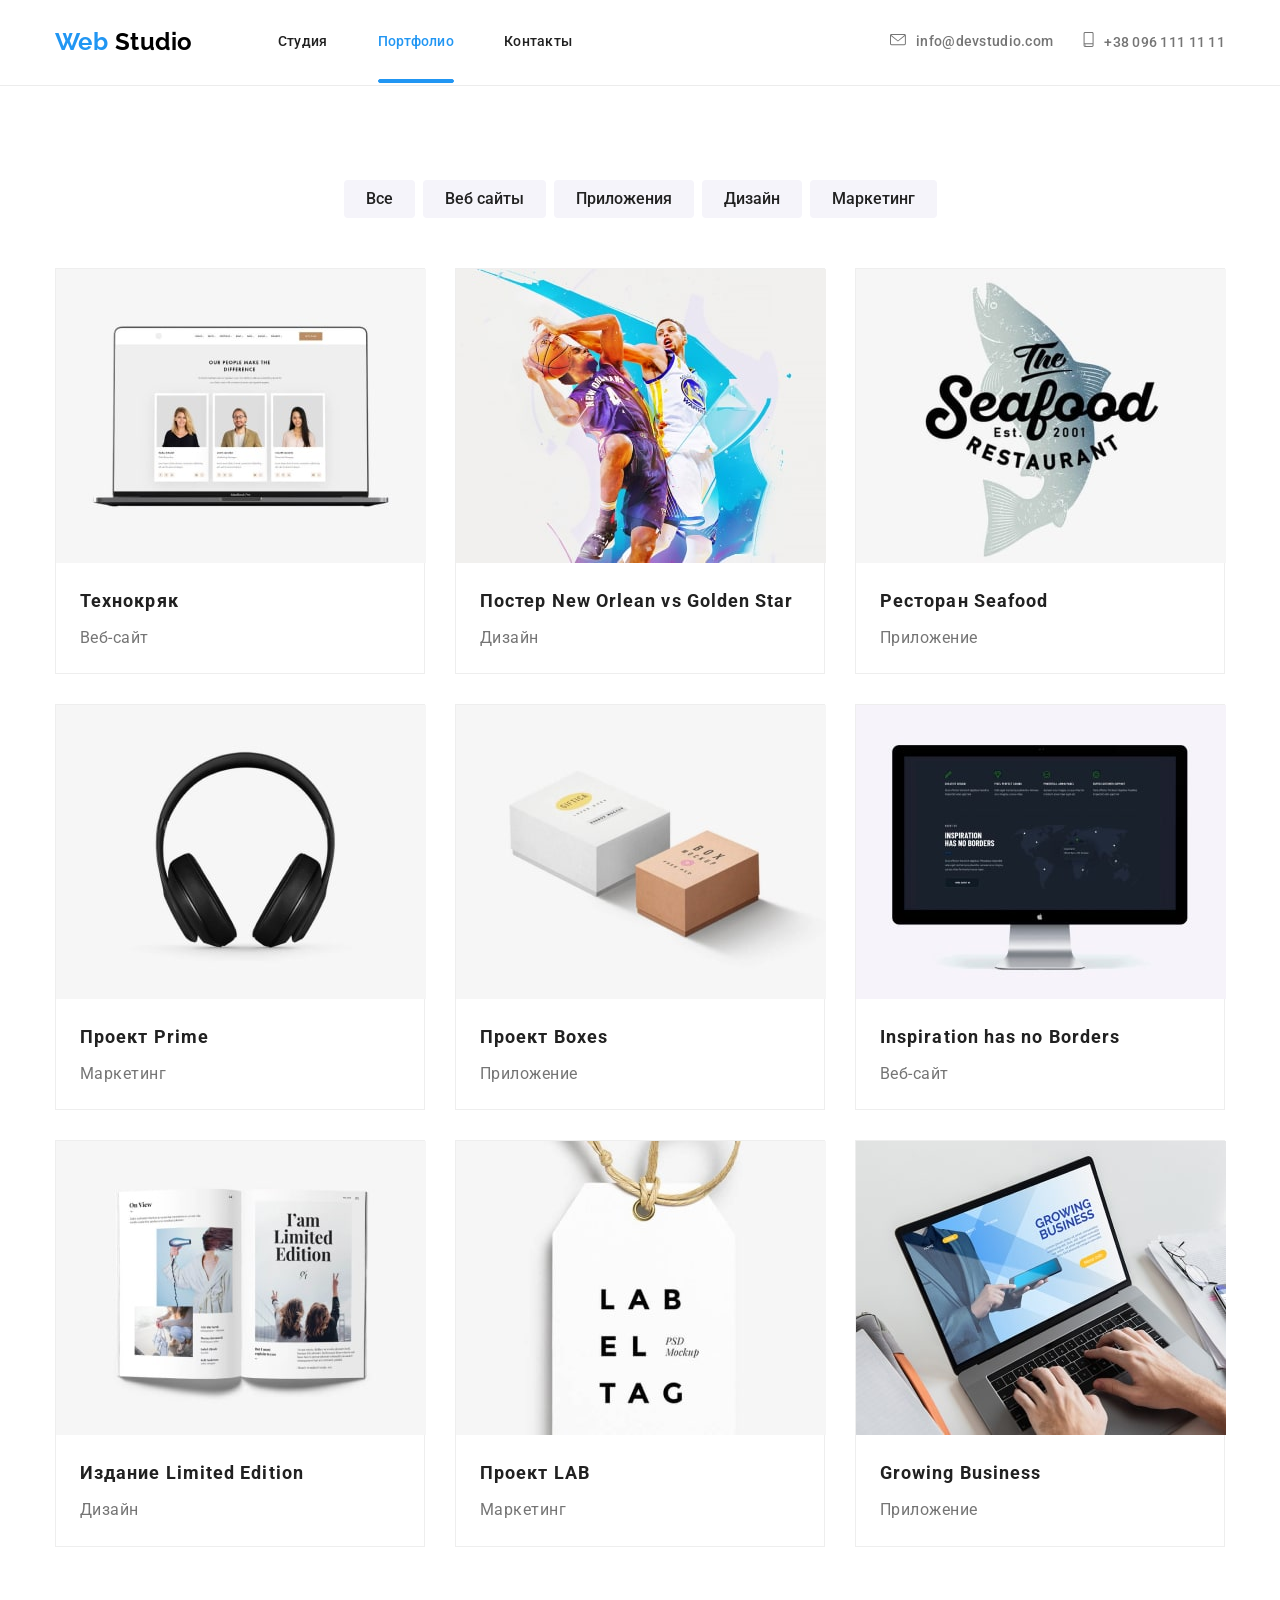
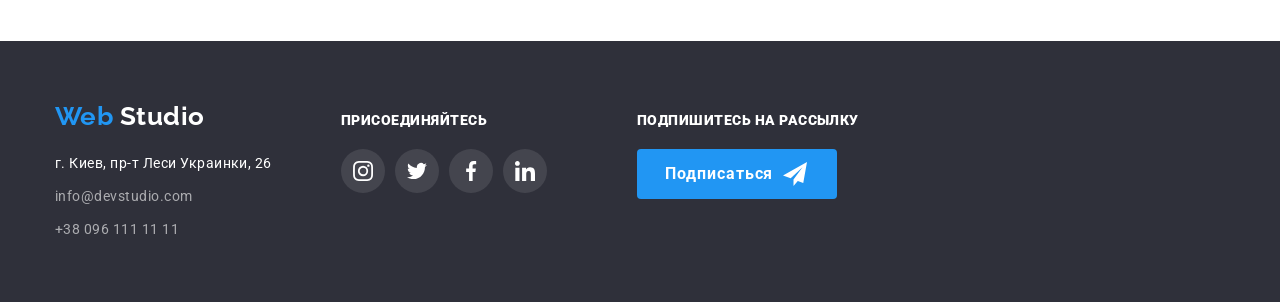
==== commit e299d2ea: "finish hw5" ====
--- a/portfolio.html
+++ b/portfolio.html
@@ -16,7 +16,7 @@
           <a class="logo link" href="./" aria-label="Логотип компании"><span class="logo-accent">Web</span> Studio</a>
           <ul class="list">
             <li class="main-nav-link-item"><a class="main-nav-link link" href="./index.html">Студия</a></li>
-            <li class="main-nav-link-item"><a class="main-nav-link link current" href="./portfolio.html">Портфолио</a></li>
+            <li class="main-nav-link-item current"><a class="main-nav-link link " href="./portfolio.html">Портфолио</a></li>
             <li class="main-nav-link-item"><a class="main-nav-link link" href="">Контакты</a></li>
           </ul>
         </nav>
--- a/css/styles.css
+++ b/css/styles.css
@@ -105,8 +105,8 @@
 
 .main-nav-link{
   display: block;
-  padding-top: 32px;
-  padding-bottom: 32px;
+  padding-top: 33px;
+  padding-bottom: 29px;
 
   font-weight: 500;
   font-size: 14px;
@@ -122,8 +122,22 @@
   transition: 250ms cubic-bezier(0.4, 0, 0.2, 1);
 }
 
-.current {
-  color: var(--accent-color);  
+.main-nav-link-item::after {
+  content: "";
+  display: block;
+  width: 100%;
+  height: 4px;
+  border: #ffffff solid 1px;
+  border-radius: 2px;
+}
+
+.main-nav-link-item.current::after {
+  background-color: var(--accent-color);
+  border-color: var(--accent-color);
+}
+
+.current .main-nav-link {
+  color: var(--accent-color); 
 }
 
 .header-address {
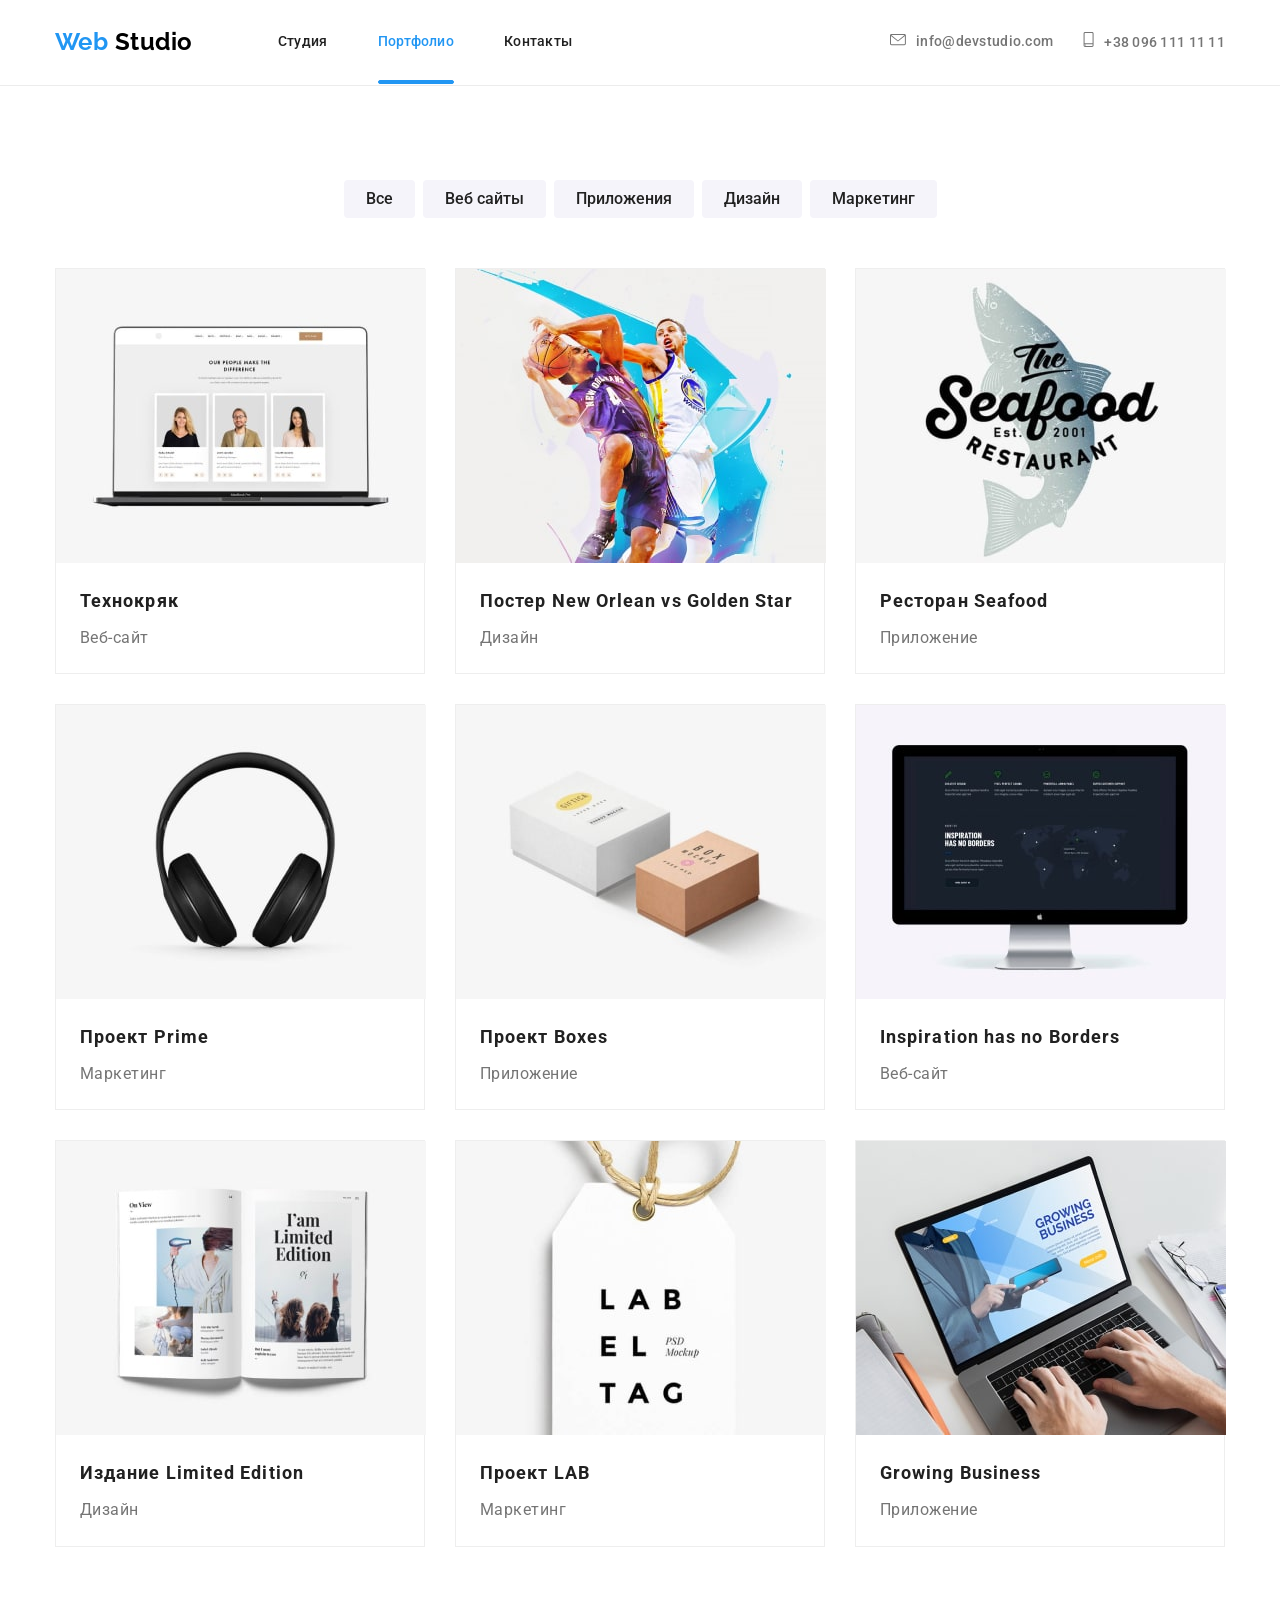
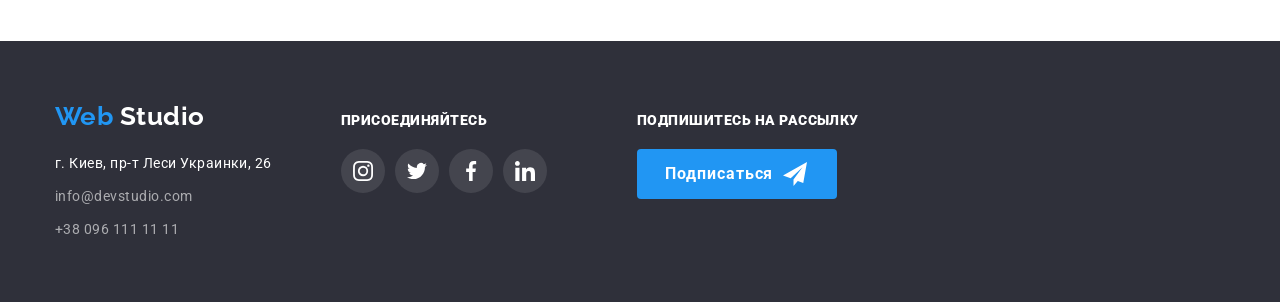
==== commit e591a68b: "some upgrade" ====
--- a/portfolio.html
+++ b/portfolio.html
@@ -16,7 +16,7 @@
           <a class="logo link" href="./" aria-label="Логотип компании"><span class="logo-accent">Web</span> Studio</a>
           <ul class="list">
             <li class="main-nav-link-item"><a class="main-nav-link link" href="./index.html">Студия</a></li>
-            <li class="main-nav-link-item current"><a class="main-nav-link link " href="./portfolio.html">Портфолио</a></li>
+            <li class="main-nav-link-item"><a class="main-nav-link link current" href="./portfolio.html">Портфолио</a></li>
             <li class="main-nav-link-item"><a class="main-nav-link link" href="">Контакты</a></li>
           </ul>
         </nav>
--- a/css/styles.css
+++ b/css/styles.css
@@ -72,6 +72,8 @@
   margin-right: auto;
   padding-left: 15px;
   padding-right: 15px;
+  padding-top: 0px;
+  padding-bottom: 0px;
 }
 
 
@@ -104,9 +106,10 @@
 }
 
 .main-nav-link{
+  position: relative;
   display: block;
-  padding-top: 33px;
-  padding-bottom: 29px;
+  padding-top: 34px;
+  padding-bottom: 34px;
 
   font-weight: 500;
   font-size: 14px;
@@ -122,7 +125,9 @@
   transition: 250ms cubic-bezier(0.4, 0, 0.2, 1);
 }
 
-.main-nav-link-item::after {
+.main-nav-link::after {
+  position: absolute;
+  bottom: 0px;
   content: "";
   display: block;
   width: 100%;
@@ -131,17 +136,19 @@
   border-radius: 2px;
 }
 
-.main-nav-link-item.current::after {
+.main-nav-link.current::after {
   background-color: var(--accent-color);
   border-color: var(--accent-color);
 }
 
-.current .main-nav-link {
+
+.main-nav-link.current{
   color: var(--accent-color); 
 }
 
 .header-address {
   display: flex;
+  margin-left: 20px;
 }
 
 .header-contacts-link:not(:last-child) {
